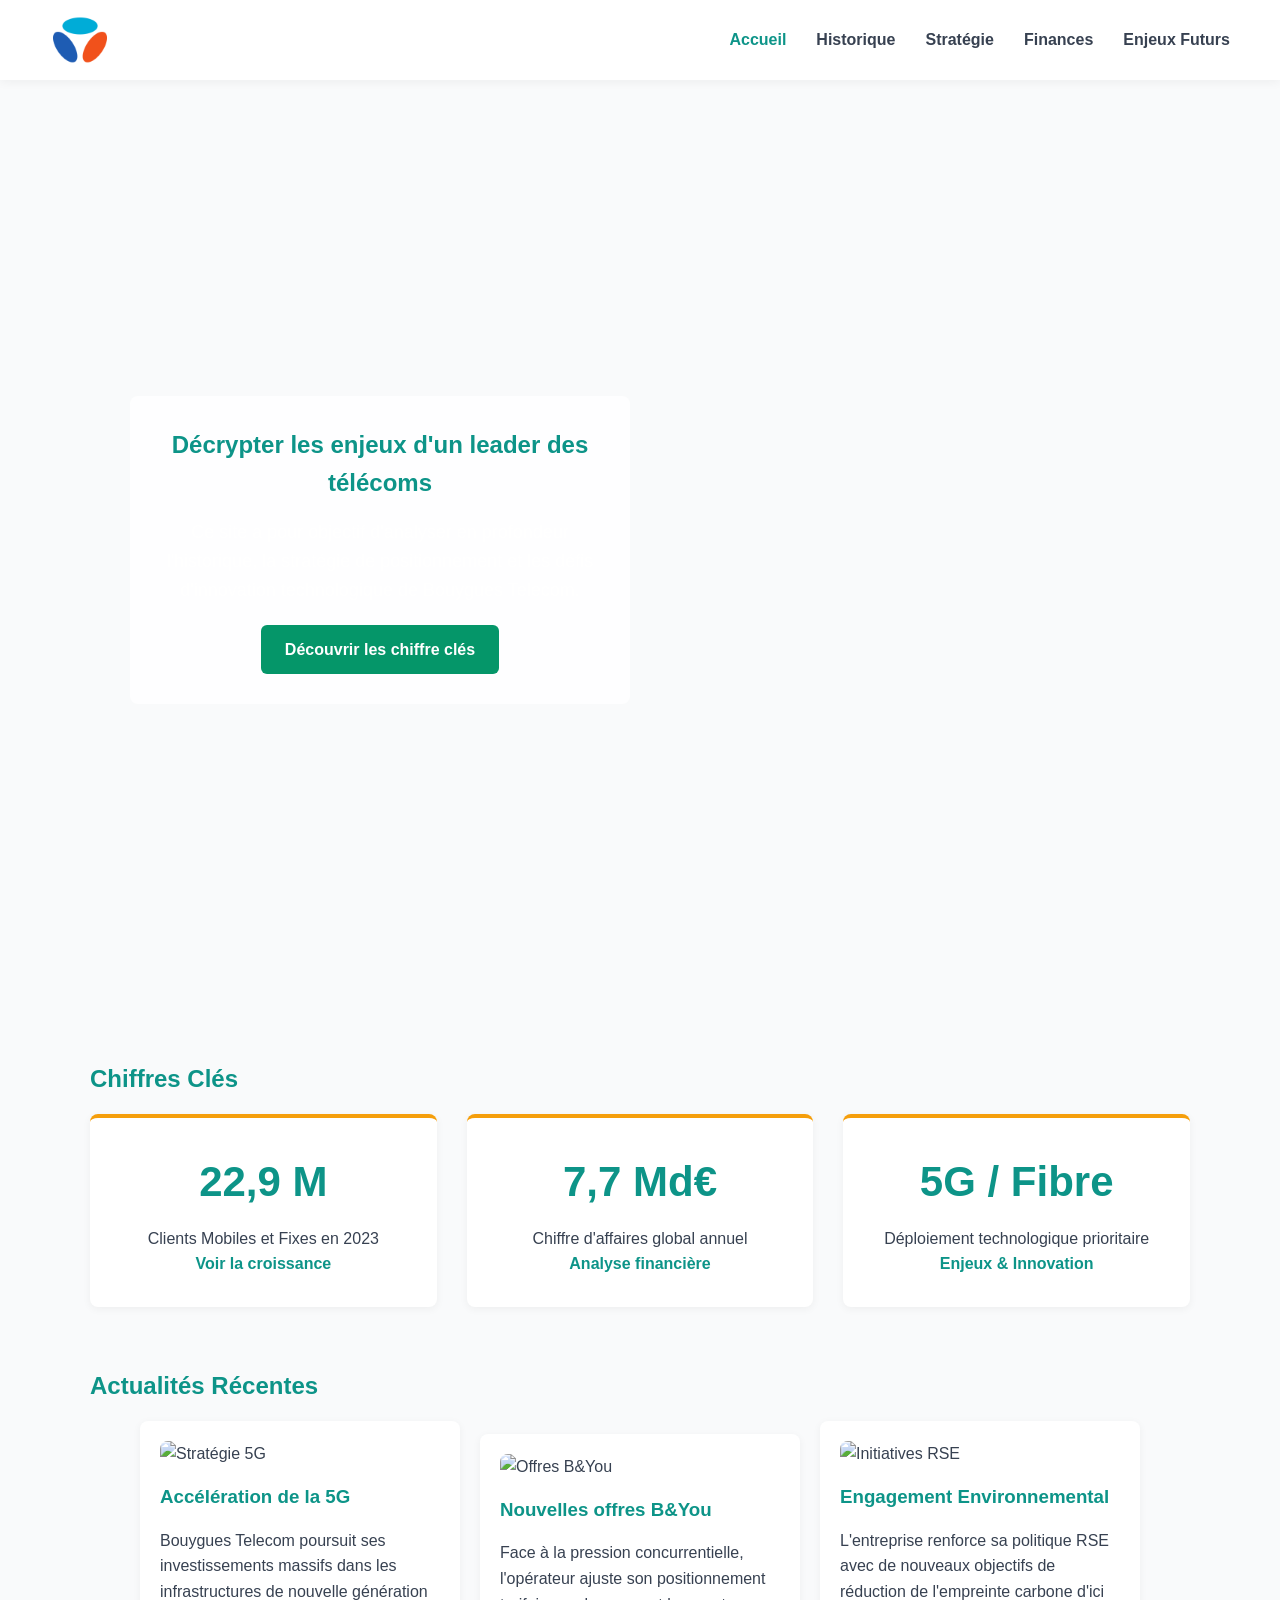
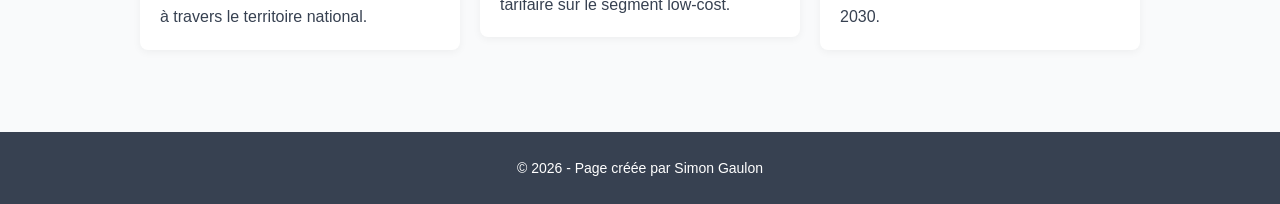
==== index.html @ 017844dc "Update index.html" ====
<!DOCTYPE html>
<html lang="fr">
<head>
    <meta charset="UTF-8">
    <meta name="viewport" content="width=device-width, initial-scale=1.0">
    <title>Analyse Bouygues Telecom - Accueil</title>
    <link rel="stylesheet" href="style.css">
</head>
<body>

    <header>
        <div class="logo">
            <img src="./bouygues-telecom-logo.png" width="60" height="60">
        </div>        
        <nav>
            <ul>
                <li><a href="index.html" class="active">Accueil</a></li>
                <li><a href="histoire.html">Historique</a></li>
                <li><a href="strategie.html">Stratégie</a></li>
                <li><a href="finances.html">Finances</a></li>
                <li><a href="enjeux.html">Enjeux Futurs</a></li>
            </ul>
        </nav>
    </header>

    <main>

        <section class="hero">
            <div class="hero-message">
                <h1>Décrypter les enjeux d'un leader des télécoms</h1>
                <p>Ce site a pour objectif d'analyser en profondeur l'historique, la stratégie de positionnement et les défis d'innovation technologique de Bouygues Telecom.</p>
                <a href="#chiffres-cles" class="btn">Découvrir les chiffre clés</a>
            </div>
        </section>

        <section id="chiffres-cles">
            <h2>Chiffres Clés</h2>
            <div class="key-figures-container">
                <div class="figure-card">
                    <div class="number">22,9 M</div>
                    <p>Clients Mobiles et Fixes en 2023</p>
                    <a href="#" class="text-link">Voir la croissance</a>
                </div>
                <div class="figure-card">
                    <div class="number">7,7 Md€</div>
                    <p>Chiffre d'affaires global annuel</p>
                    <a href="#" class="text-link">Analyse financière</a>
                </div>
                <div class="figure-card">
                    <div class="number">5G / Fibre</div>
                    <p>Déploiement technologique prioritaire</p>
                    <a href="#" class="text-link">Enjeux & Innovation</a>
                </div>
            </div>
        </section>

        <section id="actualites">
            <h2>Actualités Récentes</h2>
            <div class="news-carousel">
                <div class="news-item">
                    <img src="https://upload.wikimedia.org/wikipedia/commons/a/a8/Antennes_5G_o2_Munich.jpg?utm_source=fr.wikipedia.org&utm_campaign=index&utm_content=original" class="news-img" alt="Stratégie 5G">
                    <h3>Accélération de la 5G</h3>
                    <p>Bouygues Telecom poursuit ses investissements massifs dans les infrastructures de nouvelle génération à travers le territoire national.</p>
                </div>
                <div class="news-item">
                    <img src="https://cdn.lesnumeriques.com/optim/news/23/236126/66e73022-internet-ultra-rapide-bouygues-ameliore-la-b-you-pure-fibre-avec-cette-nouveaute__1200_1200__189-0-1390-1201.jpg" class="news-img" alt="Offres B&You">
                    <h3>Nouvelles offres B&You</h3>
                    <p>Face à la pression concurrentielle, l'opérateur ajuste son positionnement tarifaire sur le segment low-cost.</p>
                </div>
                <div class="news-item">
                    <img src="https://encrypted-tbn0.gstatic.com/images?q=tbn:ANd9GcQ4QZNEf81oT2rb3shNLw2B6Iz6trCDsUNmwmIHoDYh8G9JCjw6g0eaDxo&s=10" class="news-img" alt="Initiatives RSE">
                    <h3>Engagement Environnemental</h3>
                    <p>L'entreprise renforce sa politique RSE avec de nouveaux objectifs de réduction de l'empreinte carbone d'ici 2030.</p>
                </div>
            </div>
        </section>
    </main>

    <footer>
         <p>&copy; 2026 - Page créée par Simon Gaulon</p>
    </footer>

</body>
</html>
---- style.css ----
head {
      <link rel="icon" type="image/x-icon" href="./Bouygues.ico">
  }

:root {
  --primary-color: #0D9488;   
  --secondary-color: #059669; 
  --accent-color: #F59E0B;    
  --neutral-color: #374151;   
  --text-color: #374151;      
  --bg-light: #F9FAFB;        
}

* {
  margin: 0;
  padding: 0;
  box-sizing: border-box;
}

body {
  font-family: 'Segoe UI', Tahoma, Geneva, Verdana, sans-serif;
  color: var(--text-color);
  background-color: var(--bg-light);
  line-height: 1.6;
}

header {
  background: #fff;
  box-shadow: 0 2px 5px rgba(0, 0, 0, 0.1);
  display: flex;
  justify-content: space-between;
  align-items: center;
  padding: 1rem 5%;
  position: sticky;
  top: 0;
  z-index: 1000;
}

header .logo h1 {
  color: var(--primary-color);
  font-size: 1.8rem;
}

header .logo span {
  color: var(--accent-color);
}

nav ul {
  list-style: none;
  display: flex;
  gap: 1.5rem;
}

nav a {
  text-decoration: none;
  color: var(--text-color);
  font-weight: 500;
  transition: color 0.3s;
}

nav a:hover,
nav a.active {
  color: var(--primary-color);
}

.hero {
  background: linear-gradient(135deg, var(--primary-color) 0%, #065f55 100%);
  color: #fff;
  padding: 6rem 2rem;
  text-align: center;
}

.hero h2 {
  font-size: 2.5rem;
  margin-bottom: 1rem;
}

.hero p {
  font-size: 1.2rem;
  max-width: 600px;
  margin: 0 auto 2rem;
}

.btn {
  display: inline-block;
  background: var(--accent-color);
  color: #fff;
  padding: 0.8rem 1.5rem;
  border-radius: 5px;
  text-decoration: none;
  font-weight: 700;
  transition: background 0.3s;
}

.btn:hover {
  background: var(--secondary-color);
}

.intro-cards {
  display: flex;
  justify-content: center;
  gap: 2rem;
  padding: 4rem 5%;
  flex-wrap: wrap;
}

.card {
  background: #fff;
  padding: 2rem;
  border-radius: 8px;
  box-shadow: 0 4px 6px rgba(0, 0, 0, 0.05);
  flex: 1;
  min-width: 250px;
  max-width: 350px;
  border-top: 4px solid var(--primary-color);
}

.card h3 {
  margin-bottom: 1rem;
  color: var(--primary-color);
}

footer {
  text-align: center;
  padding: 2rem;
  background-color: var(--neutral-color);
  color: #ccc;
  margin-top: 2rem;
}

@media (max-width: 768px) {
  header {
    flex-direction: column;
    gap: 1rem;
  }

  nav ul {
    flex-wrap: wrap;
    justify-content: center;
  }
}

:root {
  --primary: #0d9488; /* Teal Océan */
  --secondary: #059669; /* Vert Émeraude */
  --accent: #f59e0b; /* Ambre Doré */
  --neutral: #374151; /* Gris Graphite */
  --bg-light: #f9fafb; /* Gris Clair */
}

/* Typographie et Design Global */
body {
  font-family: "Carlito", sans-serif;
  background-color: var(--bg-light);
  color: var(--neutral);
  margin: 0;
  padding: 0;
  line-height: 1.6;
}

h1, h2, h3, h4, h5, h6 {
  font-family: "Bahnschrift", sans-serif;
  color: var(--primary);
  margin-bottom: 1rem;
}

/* En-tête Flottant (Header) */
header {
  position: fixed;
  top: 0;
  width: 100%;
  height: 80px;
  background-color: #ffffff;
  box-shadow: 0 2px 10px rgba(0, 0, 0, 0.05);
  display: flex;
  justify-content: space-between;
  align-items: center;
  padding: 0 50px;
  z-index: 1000;
  box-sizing: border-box;
}

.logo {
  font-family: "Bahnschrift", sans-serif;
  font-size: 24px;
  color: var(--primary);
  font-weight: bold;
  display: flex;
  align-items: center;
}

nav ul {
  list-style: none;
  display: flex;
  gap: 30px;
  margin: 0;
  padding: 0;
}

nav ul li a {
  color: var(--neutral);
  text-decoration: none;
  font-weight: 600;
}

nav ul li a:hover {
  color: var(--primary);
  text-decoration: underline;
}

.lang-selector {
  padding: 5px 10px;
  border: 1px solid var(--neutral);
  border-radius: 4px;
  font-family: "Carlito", sans-serif;
  color: var(--neutral);
}

/* Layout Principal et Espace Blanc */
main {
  margin-top: 100px; /* Compensation du menu flottant */
  padding: 0 50px 50px 50px;
  max-width: 1200px;
  margin-left: auto;
  margin-right: auto;
}

/* Fil d'Ariane */
.breadcrumbs {
  margin-bottom: 20px;
  font-size: 14px;
}

.breadcrumbs a {
  color: var(--primary);
  text-decoration: none;
}

.breadcrumbs a:hover {
  text-decoration: underline;
}

/* Haut de page (Hero Section) */
.hero {
  position: relative;
  width: 100%;
  height: 100vh;
  height: 100svh;
  background: url("https://cloudfront-eu-central-1.images.arcpublishing.com/infopro/WRHAHRPPHRNG7P7ZY3UWK3AXOY.png")
    center/cover no-repeat;
  border-radius: 8px;
  display: flex;
  align-items: center;
  justify-content: flex-start;
  padding: 40px;
  box-sizing: border-box;
  border-radius: 0;
  margin-bottom: 60px;
}

.hero-message {
  background: rgba(255, 255, 255, 0.9);
  padding: 30px;
  border-radius: 8px;
  max-width: 500px;
}

.hero-message h1 {
  margin-top: 0;
}

.hero-message p {
  font-size: 18px;
  margin-bottom: 20px;
}

/* Boutons (Proposition B) */
.btn {
  display: inline-block;
  padding: 12px 24px;
  background-color: var(--secondary);
  color: #ffffff;
  text-decoration: none;
  border-radius: 6px;
  font-weight: bold;
  transition:
    box-shadow 0.3s ease,
    background-color 0.3s ease;
}

.btn:hover {
  box-shadow: 0 6px 12px rgba(0, 0, 0, 0.15); /* Effet d'ombre portée */
  text-decoration: none;
  background-color: #047857;
}

/* Liens textuels */
a.text-link {
  color: var(--primary);
  text-decoration: none;
  font-weight: 600;
}

a.text-link:hover {
  text-decoration: underline;
}

/* Chiffres Clés (Infographies statiques) */
.key-figures-container {
  display: flex;
  gap: 30px;
  margin-bottom: 60px;
}

.figure-card {
  flex: 1;
  background-color: #ffffff;
  padding: 30px;
  border-radius: 8px;
  box-shadow: 0 2px 8px rgba(0, 0, 0, 0.05);
  text-align: center;
  border-top: 4px solid var(--accent);
}

.figure-card .number {
  font-family: "Bahnschrift", sans-serif;
  font-size: 42px;
  color: var(--primary);
  font-weight: bold;
  margin-bottom: 10px;
}

.news-carousel {
  display: flex;
  justify-content: center;
  align-items: center;
  gap: 20px;
}

.news-item {
  width: 320px;
  background-color: #ffffff;
  border-radius: 8px;
  padding: 20px;
  box-shadow: 0 2px 8px rgba(0, 0, 0, 0.05);
}

img.news-img {
  width: 100%;
  height: 320px;
  border-radius: 8px;
  transition: transform 0.3s ease;
  margin-bottom: 15px;
}

.news-item:hover img.news-img {
  transform: scale(1.05); 
}

footer {
  background-color: var(--neutral);
  color: #ffffff;
  text-align: center;
  padding: 25px 0;
  font-size: 14px;
}

footer a {
  color: #ffffff;
  text-decoration: none;
  margin: 0 15px;
}

footer a:hover {
  text-decoration: underline;
  color: var(--accent);
}
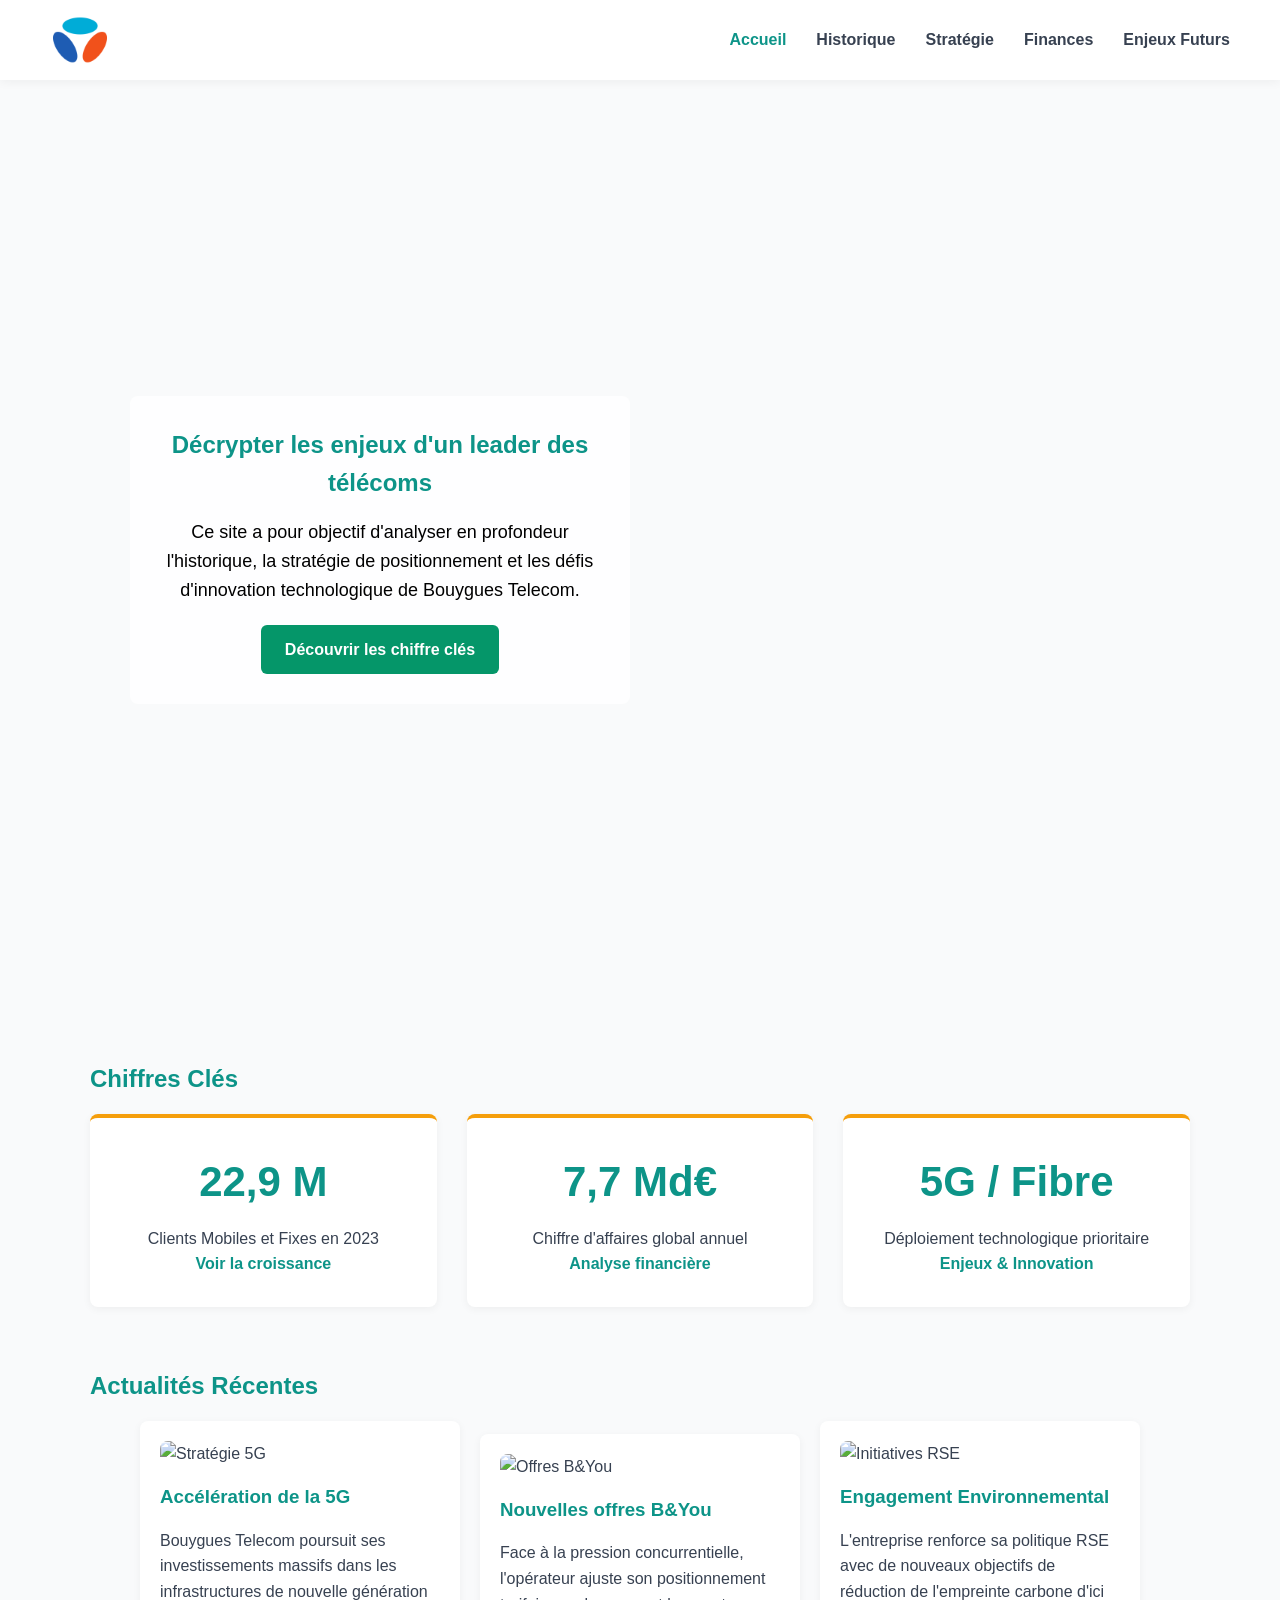
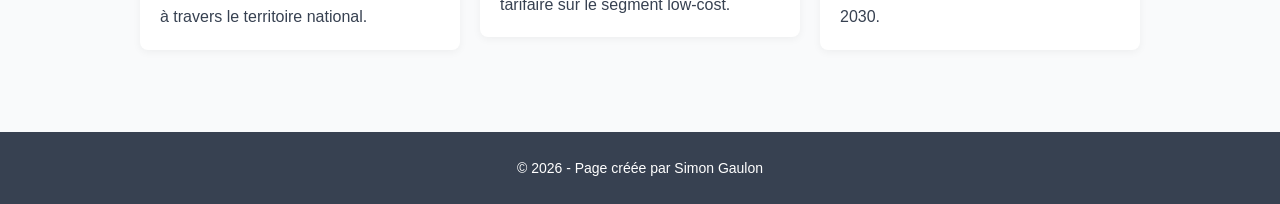
==== commit 7658503f: "Update index.html" ====
--- a/index.html
+++ b/index.html
@@ -28,7 +28,7 @@
         <section class="hero">
             <div class="hero-message">
                 <h1>Décrypter les enjeux d'un leader des télécoms</h1>
-                <p>Ce site a pour objectif d'analyser en profondeur l'historique, la stratégie de positionnement et les défis d'innovation technologique de Bouygues Telecom.</p>
+                <p style="color:black;">Ce site a pour objectif d'analyser en profondeur l'historique, la stratégie de positionnement et les défis d'innovation technologique de Bouygues Telecom.</p>
                 <a href="#chiffres-cles" class="btn">Découvrir les chiffre clés</a>
             </div>
         </section>
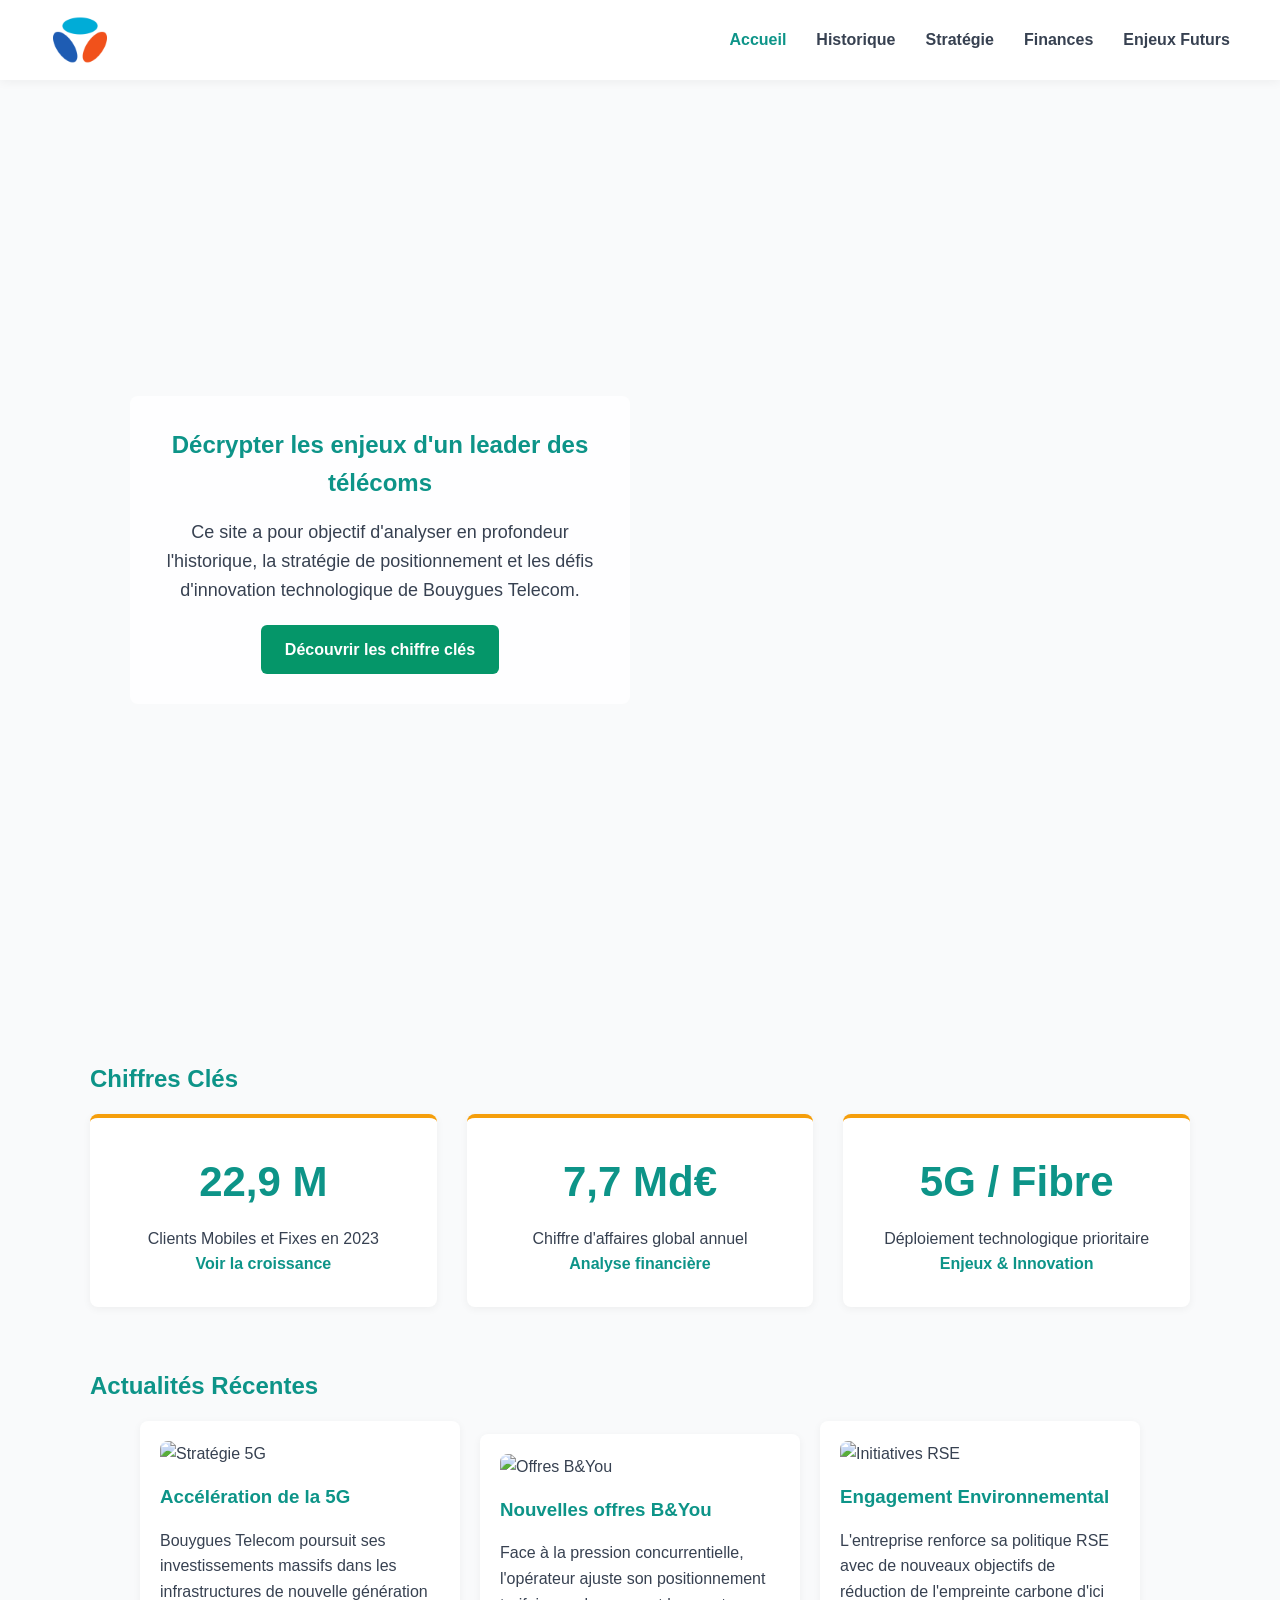
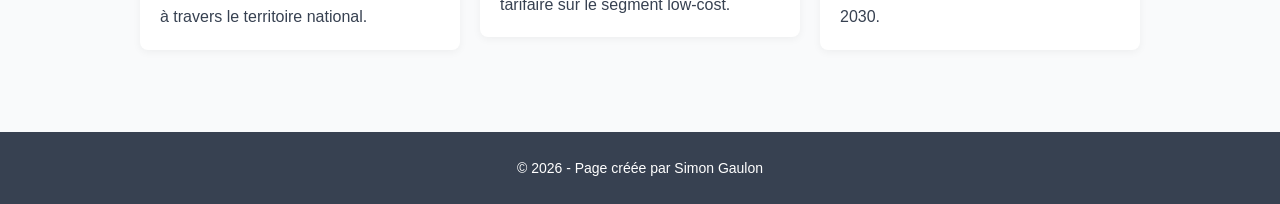
==== commit dda29924: "Update index.html" ====
--- a/index.html
+++ b/index.html
@@ -28,7 +28,7 @@
         <section class="hero">
             <div class="hero-message">
                 <h1>Décrypter les enjeux d'un leader des télécoms</h1>
-                <p style="color:black;">Ce site a pour objectif d'analyser en profondeur l'historique, la stratégie de positionnement et les défis d'innovation technologique de Bouygues Telecom.</p>
+                <p style="color:#374151;">Ce site a pour objectif d'analyser en profondeur l'historique, la stratégie de positionnement et les défis d'innovation technologique de Bouygues Telecom.</p>
                 <a href="#chiffres-cles" class="btn">Découvrir les chiffre clés</a>
             </div>
         </section>
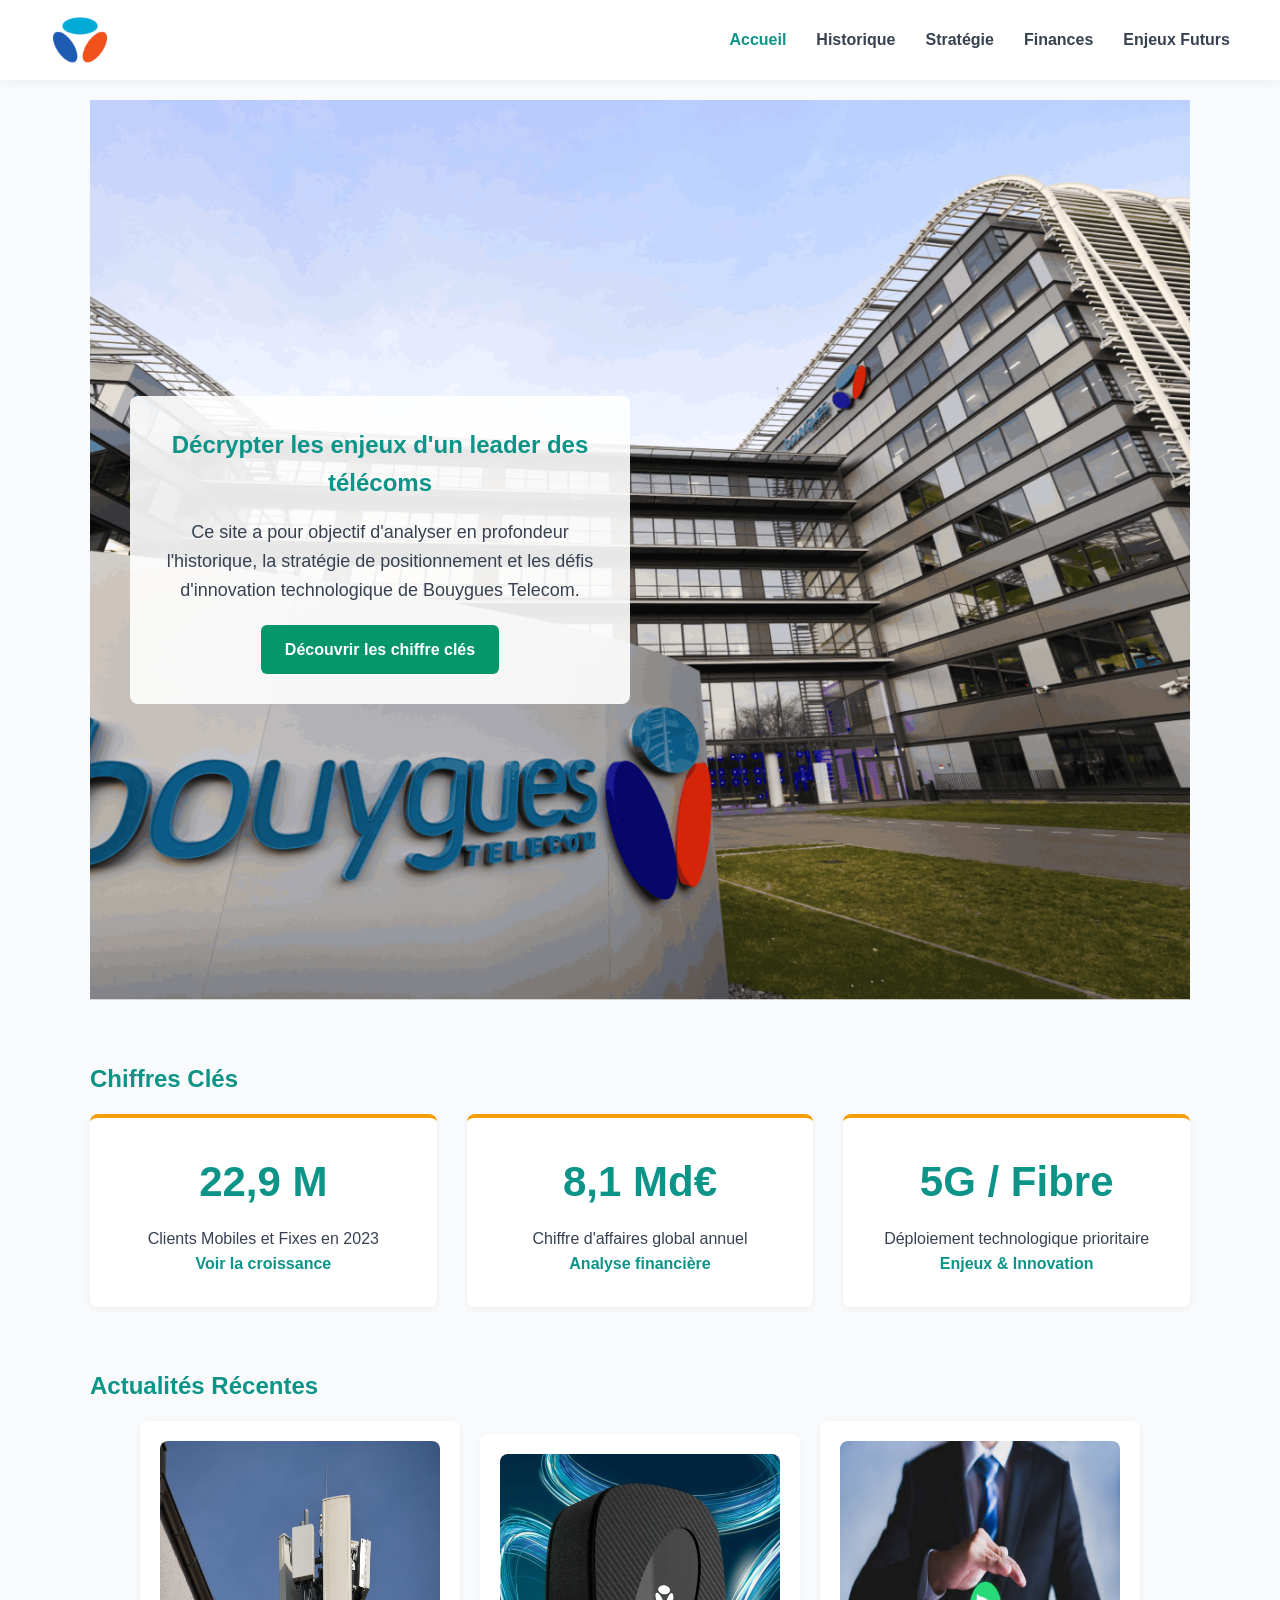
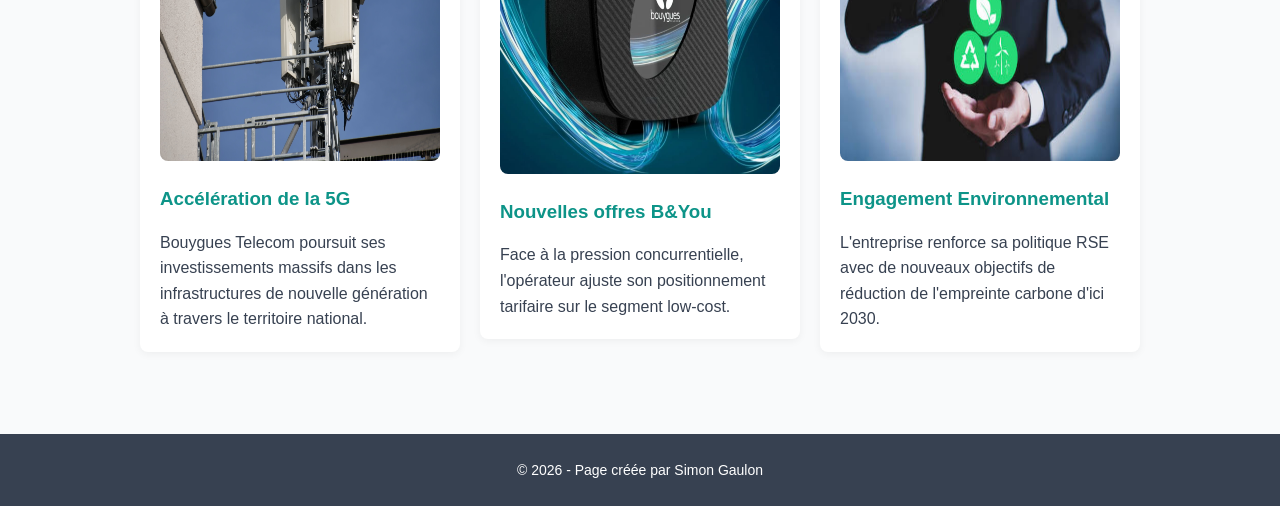
==== commit 8c1bf40f: "Update index.html" ====
--- a/index.html
+++ b/index.html
@@ -3,14 +3,15 @@
 <head>
     <meta charset="UTF-8">
     <meta name="viewport" content="width=device-width, initial-scale=1.0">
-    <title>Analyse Bouygues Telecom - Accueil</title>
+    <title>Accueil  - Bouygues Telecom</title>
     <link rel="stylesheet" href="style.css">
+    <link rel="icon" type="image/x-icon" href="./Bouygues.ico">
 </head>
 <body>
 
     <header>
         <div class="logo">
-            <img src="./bouygues-telecom-logo.png" width="60" height="60">
+            <img src="./bouygues-telecom-logo.png" alt="Logo de Bouygues Telecom" width="60" height="60">
         </div>        
         <nav>
             <ul>
@@ -42,7 +43,7 @@
                     <a href="#" class="text-link">Voir la croissance</a>
                 </div>
                 <div class="figure-card">
-                    <div class="number">7,7 Md€</div>
+                    <div class="number">8,1 Md€</div>
                     <p>Chiffre d'affaires global annuel</p>
                     <a href="#" class="text-link">Analyse financière</a>
                 </div>
@@ -58,17 +59,17 @@
             <h2>Actualités Récentes</h2>
             <div class="news-carousel">
                 <div class="news-item">
-                    <img src="https://upload.wikimedia.org/wikipedia/commons/a/a8/Antennes_5G_o2_Munich.jpg?utm_source=fr.wikipedia.org&utm_campaign=index&utm_content=original" class="news-img" alt="Stratégie 5G">
+                    <img src="./actualite-5g.jpg" class="news-img" alt="Stratégie 5G" loading="lazy">
                     <h3>Accélération de la 5G</h3>
                     <p>Bouygues Telecom poursuit ses investissements massifs dans les infrastructures de nouvelle génération à travers le territoire national.</p>
                 </div>
                 <div class="news-item">
-                    <img src="https://cdn.lesnumeriques.com/optim/news/23/236126/66e73022-internet-ultra-rapide-bouygues-ameliore-la-b-you-pure-fibre-avec-cette-nouveaute__1200_1200__189-0-1390-1201.jpg" class="news-img" alt="Offres B&You">
+                    <img src="./actualite-byou.jpg" class="news-img" alt="Offres B&You" loading="lazy">
                     <h3>Nouvelles offres B&You</h3>
                     <p>Face à la pression concurrentielle, l'opérateur ajuste son positionnement tarifaire sur le segment low-cost.</p>
                 </div>
                 <div class="news-item">
-                    <img src="https://encrypted-tbn0.gstatic.com/images?q=tbn:ANd9GcQ4QZNEf81oT2rb3shNLw2B6Iz6trCDsUNmwmIHoDYh8G9JCjw6g0eaDxo&s=10" class="news-img" alt="Initiatives RSE">
+                    <img src="./actualite-rse.jpg" class="news-img" alt="Initiatives RSE" loading="lazy">
                     <h3>Engagement Environnemental</h3>
                     <p>L'entreprise renforce sa politique RSE avec de nouveaux objectifs de réduction de l'empreinte carbone d'ici 2030.</p>
                 </div>
--- a/style.css
+++ b/style.css
@@ -128,27 +128,14 @@
   margin-top: 2rem;
 }
 
-@media (max-width: 768px) {
-  header {
-    flex-direction: column;
-    gap: 1rem;
-  }
-
-  nav ul {
-    flex-wrap: wrap;
-    justify-content: center;
-  }
-}
-
 :root {
-  --primary: #0d9488; /* Teal Océan */
-  --secondary: #059669; /* Vert Émeraude */
-  --accent: #f59e0b; /* Ambre Doré */
-  --neutral: #374151; /* Gris Graphite */
-  --bg-light: #f9fafb; /* Gris Clair */
-}
-
-/* Typographie et Design Global */
+  --primary: #0d9488; 
+  --secondary: #059669; 
+  --accent: #f59e0b; 
+  --neutral: #374151; 
+  --bg-light: #f9fafb; 
+}
+
 body {
   font-family: "Carlito", sans-serif;
   background-color: var(--bg-light);
@@ -164,7 +151,6 @@
   margin-bottom: 1rem;
 }
 
-/* En-tête Flottant (Header) */
 header {
   position: fixed;
   top: 0;
@@ -216,16 +202,14 @@
   color: var(--neutral);
 }
 
-/* Layout Principal et Espace Blanc */
 main {
-  margin-top: 100px; /* Compensation du menu flottant */
+  margin-top: 100px; 
   padding: 0 50px 50px 50px;
   max-width: 1200px;
   margin-left: auto;
   margin-right: auto;
 }
 
-/* Fil d'Ariane */
 .breadcrumbs {
   margin-bottom: 20px;
   font-size: 14px;
@@ -240,14 +224,12 @@
   text-decoration: underline;
 }
 
-/* Haut de page (Hero Section) */
 .hero {
   position: relative;
   width: 100%;
   height: 100vh;
   height: 100svh;
-  background: url("https://cloudfront-eu-central-1.images.arcpublishing.com/infopro/WRHAHRPPHRNG7P7ZY3UWK3AXOY.png")
-    center/cover no-repeat;
+  background: url("./Bouyguesbatiment.jpg") center/cover no-repeat;    center/cover no-repeat;
   border-radius: 8px;
   display: flex;
   align-items: center;
@@ -274,7 +256,6 @@
   margin-bottom: 20px;
 }
 
-/* Boutons (Proposition B) */
 .btn {
   display: inline-block;
   padding: 12px 24px;
@@ -289,12 +270,11 @@
 }
 
 .btn:hover {
-  box-shadow: 0 6px 12px rgba(0, 0, 0, 0.15); /* Effet d'ombre portée */
+  box-shadow: 0 6px 12px rgba(0, 0, 0, 0.15); 
   text-decoration: none;
   background-color: #047857;
 }
 
-/* Liens textuels */
 a.text-link {
   color: var(--primary);
   text-decoration: none;
@@ -305,7 +285,6 @@
   text-decoration: underline;
 }
 
-/* Chiffres Clés (Infographies statiques) */
 .key-figures-container {
   display: flex;
   gap: 30px;
